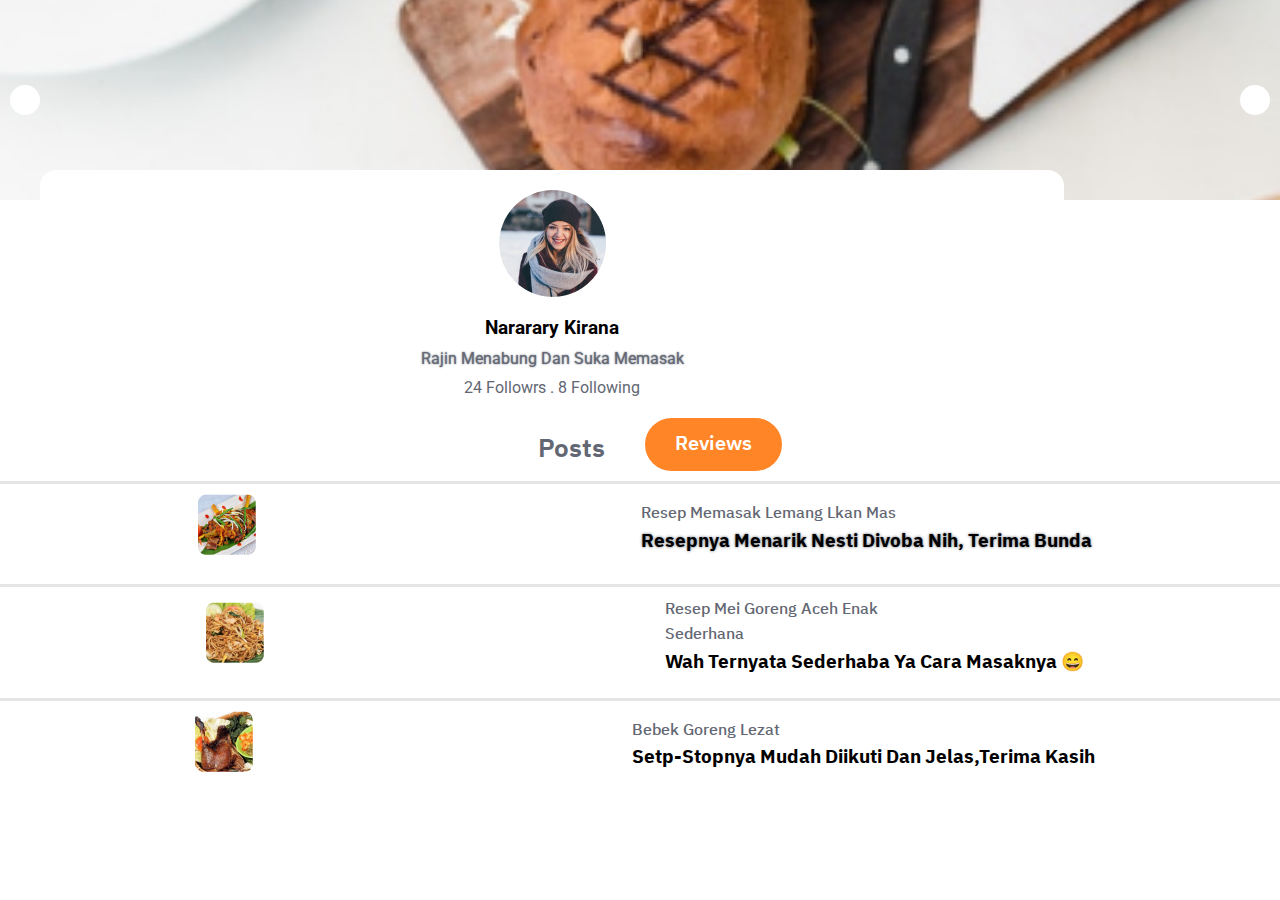
==== Account/account.html @ bf0c0367 "upload account page after add html tags and css style" ====
<!DOCTYPE html>
<html lang="en">
  <head>
    <meta charset="UTF-8" />
    <meta http-equiv="X-UA-Compatible" content="IE=edge" />
    <meta name="viewport" content="width=device-width, initial-scale=1.0" />
    <title>Account Page</title>
    <link rel="stylesheet" href="./account.css" />
    <link
      rel="stylesheet"
      href="https://pro.fontawesome.com/releases/v5.10.0/css/all.css"
      integrity="sha384-AYmEC3Yw5cVb3ZcuHtOA93w35dYTsvhLPVnYs9eStHfGJvOvKxVfELGroGkvsg+p"
      crossorigin="anonymous"
    />
  </head>
  <body>
    <!-- start info section  -->
    <section class="info-section">
      <div class="profile">
        <i class="fas fa-chevron-left"></i>
        <i class="fas fa-pencil-alt"></i>
      </div>
      <div class="personal-info">
        <div class="container">
          <img src="../media/account/p4-Avatar.jpg" alt="personal picture" />
          <div class="content">
            <h3>Nararary Kirana</h3>
            <p>rajin menabung dan suka memasak</p>
            <div class="followin-info">
              <span>24 Followrs .</span>
              <span>8 Following</span>
            </div>
          </div>
        </div>
      </div>
    </section>
    <section class="lists">
      <ul>
        <li>Posts</li>
        <li class="active">Reviews</li>
      </ul>
    </section>
    <section class="reviews">
      <div class="review">
        <div class="post-img">
          <img src="../media/account/p4-Image (1).jpg" alt="" />
        </div>
        <div class="content">
          <div class="sub-heading">
            <h4>Resep memasak lemang lkan mas</h4>
            <div class="icons">
                <i class="far fa-heart"></i>
                <i class="fas fa-ellipsis-v"></i>
               </div>
          </div>
          <h3 class="add-shadow">Resepnya menarik nesti divoba nih, terima bunda</h3>
        </div>
      </div>
      <div class="review">
        <div class="post-img">
          <img src="../media/account/p4-Image (2).jpg" alt="" />
        </div>
        <div class="content">
          <div class="sub-heading">
            <h4> Resep Mei goreng aceh enak sederhana</h4>
            <div class="icons">
                <i class="far fa-heart"></i>
                <i class="fas fa-ellipsis-v"></i>
               </div>
          </div>
          <h3> wah ternyata sederhaba ya cara masaknya &#128516;</h3>
        </div>
      </div>
      <div class="review">
        <div class="post-img">
          <img src="../media/account/p4-Image (3).jpg" alt="" />
        </div>
        <div class="content">
          <div class="sub-heading">
            <h4>bebek goreng lezat</h4>
           <div class="icons">
            <i class="far fa-heart"></i>
            <i class="fas fa-ellipsis-v"></i>
           </div>
          </div>
          <h3>setp-stopnya mudah diikuti dan jelas,terima kasih</h3>
        </div>
      </div>
    </section>
  </body>
</html>
---- Account/account.css ----
/* import google fonts  */
@import url("https://fonts.googleapis.com/css2?family=Roboto:wght@400;500;700&display=swap");
@import url("https://fonts.googleapis.com/css2?family=IBM+Plex+Sans+Thai+Looped:wght@300;400;500;600&display=swap");

/* global setting  */
* {
  margin: 0;
  padding: 0;
  box-sizing: border-box;
}

/* global varible */
:root {
  /* COLOR  */
  --main-color: #ff8527;
  --heading-color: #000000;
  --light-gray: #636773; /* using this in subheading and paragraph*/
  --bg-color: #e5e5e5; /* using in third page*/

  /* FONTS  */
  --roboto-type: "Roboto", sans-serif;
  --ibm-plec-type: "IBM Plex Sans Thai Looped", sans-serif;
}
.container {
  margin: 0 auto;
}
/* start profile section  */
.profile {
  background-image: url(../media/account/p4-Rectangle\ 13.jpg);
  height: 200px;
  background-position: center;
  background-size: cover;
  background-repeat: no-repeat;
  display: flex;
  align-items: center;
  justify-content: space-between;
}
.profile i {
  background-color: #fff;
  border-radius: 50%;
  padding: 15px;
  margin: 10px;
}
.profile i:hover {
  transform: translateY(10px);
  transition: transform 0.5s;
}
.info-section .personal-info {
  display: flex;
  flex-direction: column;
  align-items: flex-end;
  justify-content: space-around;
  text-align: center;
  border-radius: 16px;
  background-color: #fff;
  width: 80%;
  margin-left: 40px;
  margin-top: -30px;
  padding: 15px;
  line-height: 1.8;
  font-family: var(--roboto-type);
  text-transform: capitalize;
  font-weight: bold;
}
.profile .personal-info img {
  width: 50%;
  border-radius: 50%;
}
.followin-info span,
.personal-info .content p {
  color: var(--light-gray);
  font-weight: 400;

}
.personal-info .content p {
  text-shadow: 0px 0px 2px var(--light-gray);
}
/* start list section  */
.lists {
  display: flex;
  align-items: center;
  justify-content: center;
  font-family: var(--ibm-plec-type);
  font-weight: 600;
}
.lists ul {
  list-style: none;
  display: flex;
}
ul li {
  padding-right:30px;
  padding-left:30px;
  padding-top:10px;
 font-size: 26px;
 color: var(--light-gray);
 margin-bottom: 10px;
 margin-left: 10px;
}
ul li.active,
ul li:hover{
  background-color: var(--main-color);
  color: #fff;
  border-radius: 40px;
  font-size: 20px;
}
ul li.active:hover{
  transform: translateY(10px);
}
/* start reviw section  */
.review{
  display: flex;
  align-items: center;
  justify-content: space-around;
  line-height: 1.6;
  border-top: 3px solid var(--bg-color);
  font-family: var(--ibm-plec-type);
  padding-top: 10px;
  padding-bottom: 20px;
  text-transform: capitalize;
}
.review .content .sub-heading{
  display: flex;
}
.add-shadow{
  font-weight:bold;
  text-shadow: 0px 0px 3px var(--light-gray);
}

.review .content .sub-heading h4{
    font-weight: 500;
    width: 70%;
    color: var(--light-gray);
} 
.review .post-img{
  padding-left: 10px;
  padding-right: 10px;
}
.review .content .sub-heading .icons{
  padding-left: 25px;
  color: var(--light-gray);
}
.review .content .sub-heading .icons :last-child{
  padding-left: 5px;
}
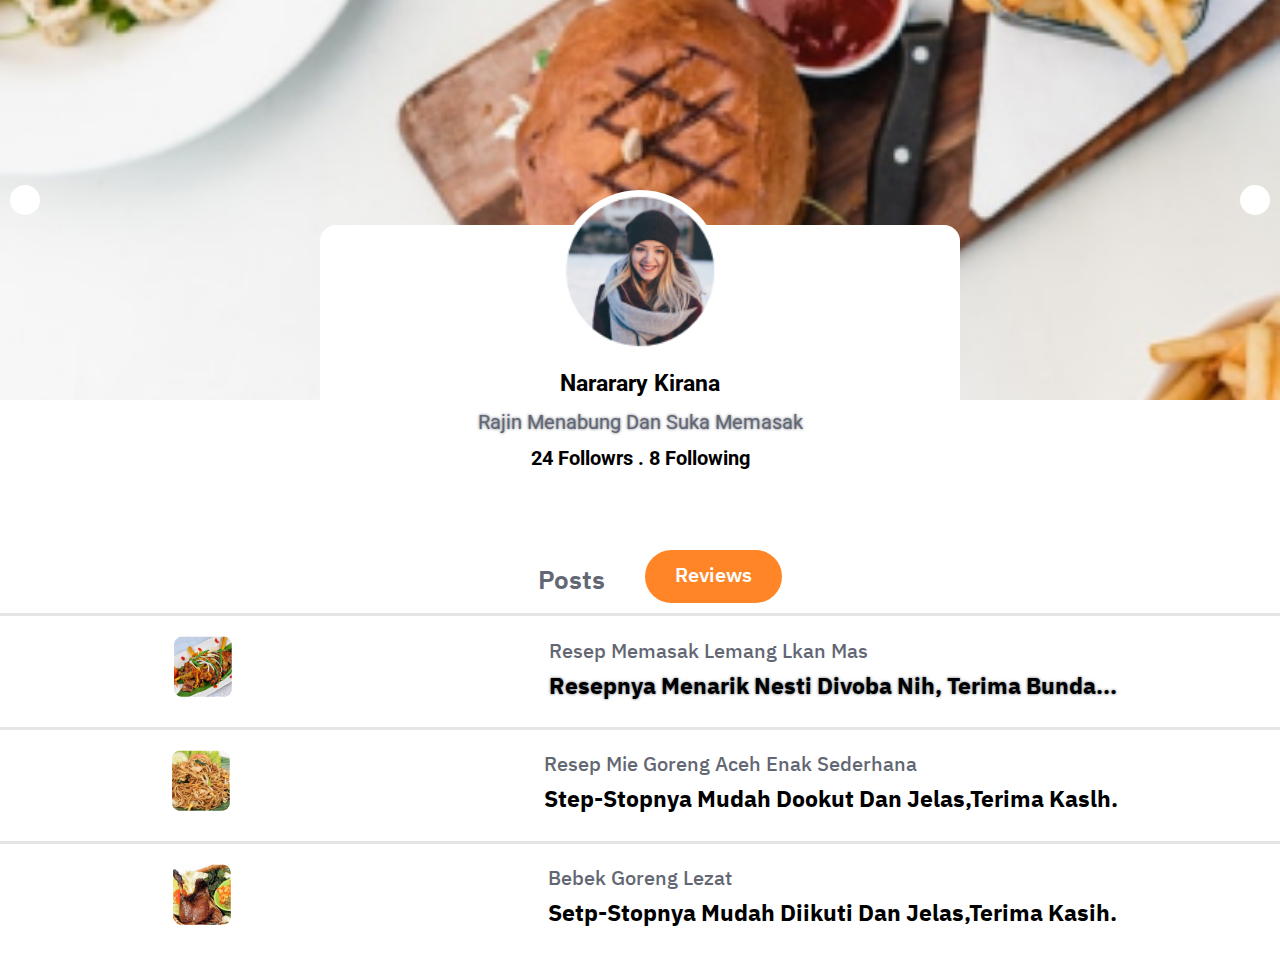
==== commit ec4494a7: "Merge pull request #12 from GSG-CF05/11-upload-media-query" ====
--- a/Account/account.html
+++ b/Account/account.html
@@ -17,7 +17,9 @@
     <!-- start info section  -->
     <section class="info-section">
       <div class="profile">
-        <i class="fas fa-chevron-left"></i>
+        <i class="fas fa-chevron-left">
+          <a href="../Community/community.html"></a>
+        </i>
         <i class="fas fa-pencil-alt"></i>
       </div>
       <div class="personal-info">
@@ -26,7 +28,7 @@
           <div class="content">
             <h3>Nararary Kirana</h3>
             <p>rajin menabung dan suka memasak</p>
-            <div class="followin-info">
+            <div class="following-info">
               <span>24 Followrs .</span>
               <span>8 Following</span>
             </div>
@@ -43,34 +45,41 @@
     <section class="reviews">
       <div class="review">
         <div class="post-img">
-          <img src="../media/account/p4-Image (1).jpg" alt="" />
+          <img
+            src="../media/account/p4-Image (1).jpg"
+            alt="personal image"
+            title="profile image"
+          />
         </div>
         <div class="content">
           <div class="sub-heading">
             <h4>Resep memasak lemang lkan mas</h4>
             <div class="icons">
-                <i class="far fa-heart"></i>
-                <i class="fas fa-ellipsis-v"></i>
-               </div>
+              <i class="far fa-heart"></i>
+              <i class="fas fa-ellipsis-v"></i>
+            </div>
           </div>
-          <h3 class="add-shadow">Resepnya menarik nesti divoba nih, terima bunda</h3>
+          <h3  class="add-shadow">Resepnya menarik nesti divoba nih, terima bunda...</h3>
         </div>
       </div>
-      <div class="review">
+        </div>
+      </div>
+      <div class="review padding">
         <div class="post-img">
           <img src="../media/account/p4-Image (2).jpg" alt="" />
         </div>
         <div class="content">
           <div class="sub-heading">
-            <h4> Resep Mei goreng aceh enak sederhana</h4>
+            <h4>Resep mie goreng aceh enak sederhana</h4>
             <div class="icons">
-                <i class="far fa-heart"></i>
-                <i class="fas fa-ellipsis-v"></i>
-               </div>
+              <i class="far fa-heart"></i>
+              <i class="fas fa-ellipsis-v"></i>
+            </div>
           </div>
-          <h3> wah ternyata sederhaba ya cara masaknya &#128516;</h3>
+          <h3>step-stopnya mudah dookut dan jelas,terima kaslh.</h3>
         </div>
       </div>
+
       <div class="review">
         <div class="post-img">
           <img src="../media/account/p4-Image (3).jpg" alt="" />
@@ -78,12 +87,12 @@
         <div class="content">
           <div class="sub-heading">
             <h4>bebek goreng lezat</h4>
-           <div class="icons">
-            <i class="far fa-heart"></i>
-            <i class="fas fa-ellipsis-v"></i>
-           </div>
+            <div class="icons">
+              <i class="far fa-heart"></i>
+              <i class="fas fa-ellipsis-v"></i>
+            </div>
           </div>
-          <h3>setp-stopnya mudah diikuti dan jelas,terima kasih</h3>
+          <h3>setp-stopnya mudah diikuti dan jelas,terima kasih.</h3>
         </div>
       </div>
     </section>
--- a/Account/account.css
+++ b/Account/account.css
@@ -7,6 +7,14 @@
   margin: 0;
   padding: 0;
   box-sizing: border-box;
+  outline: none;
+}
+ ul {
+  list-style: none;
+  display: flex;
+}
+a{
+  text-decoration: none;
 }
 
 /* global varible */
@@ -16,6 +24,8 @@
   --heading-color: #000000;
   --light-gray: #636773; /* using this in subheading and paragraph*/
   --bg-color: #e5e5e5; /* using in third page*/
+  --whiet-color: #fff;
+  --text-shadow: 0px 0px 3px var(--light-gray);
 
   /* FONTS  */
   --roboto-type: "Roboto", sans-serif;
@@ -34,12 +44,15 @@
   display: flex;
   align-items: center;
   justify-content: space-between;
+  position: relative;
 }
 .profile i {
-  background-color: #fff;
+  background-color: var(--whiet-color);
   border-radius: 50%;
   padding: 15px;
   margin: 10px;
+  font-weight: bold;
+  font-size: 20px;
 }
 .profile i:hover {
   transform: translateY(10px);
@@ -48,32 +61,33 @@
 .info-section .personal-info {
   display: flex;
   flex-direction: column;
-  align-items: flex-end;
+  align-items: center;
   justify-content: space-around;
   text-align: center;
   border-radius: 16px;
-  background-color: #fff;
-  width: 80%;
-  margin-left: 40px;
-  margin-top: -30px;
+  background-color: var(--whiet-color);
   padding: 15px;
   line-height: 1.8;
   font-family: var(--roboto-type);
   text-transform: capitalize;
   font-weight: bold;
-}
-.profile .personal-info img {
+  position: absolute;
+  left: 10%;
+  top: 15%;
+  margin-bottom: 4rem;
+}
+.personal-info img {
   width: 50%;
   border-radius: 50%;
+  margin-top: -50px;
 }
 .followin-info span,
 .personal-info .content p {
   color: var(--light-gray);
   font-weight: 400;
-
 }
 .personal-info .content p {
-  text-shadow: 0px 0px 2px var(--light-gray);
+  text-shadow: var(--text-shadow);
 }
 /* start list section  */
 .lists {
@@ -82,32 +96,29 @@
   justify-content: center;
   font-family: var(--ibm-plec-type);
   font-weight: 600;
-}
-.lists ul {
-  list-style: none;
-  display: flex;
+  margin-top: 150px;
 }
 ul li {
-  padding-right:30px;
-  padding-left:30px;
-  padding-top:10px;
- font-size: 26px;
- color: var(--light-gray);
- margin-bottom: 10px;
- margin-left: 10px;
+  padding-right: 30px;
+  padding-left: 30px;
+  padding-top: 10px;
+  font-size: 26px;
+  color: var(--light-gray);
+  margin-bottom: 10px;
+  margin-left: 10px;
 }
 ul li.active,
-ul li:hover{
+ul li:hover {
   background-color: var(--main-color);
-  color: #fff;
+  color: var(--whiet-color);
   border-radius: 40px;
   font-size: 20px;
 }
-ul li.active:hover{
+ul li.active:hover {
   transform: translateY(10px);
 }
 /* start reviw section  */
-.review{
+.review {
   display: flex;
   align-items: center;
   justify-content: space-around;
@@ -117,28 +128,152 @@
   padding-top: 10px;
   padding-bottom: 20px;
   text-transform: capitalize;
-}
-.review .content .sub-heading{
-  display: flex;
-}
-.add-shadow{
-  font-weight:bold;
-  text-shadow: 0px 0px 3px var(--light-gray);
-}
-
-.review .content .sub-heading h4{
-    font-weight: 500;
-    width: 70%;
-    color: var(--light-gray);
-} 
-.review .post-img{
+  font-size: 18px;
+}
+.review .content .sub-heading {
+  display: flex;
+}
+.add-shadow {
+  font-weight: bold;
+  text-shadow: var(--text-shadow);
+}
+
+.review .content .sub-heading h4 {
+  font-weight: 500;
+  width: 70%;
+  color: var(--light-gray);
+}
+.review .post-img {
   padding-left: 10px;
   padding-right: 10px;
 }
-.review .content .sub-heading .icons{
+.review .content .sub-heading .icons {
   padding-left: 25px;
   color: var(--light-gray);
 }
-.review .content .sub-heading .icons :last-child{
+.review .content .sub-heading .icons :last-child {
   padding-left: 5px;
 }
+
+/* --------------- Responsive Section ----------------- */
+@media (max-width: 1200px) {
+   .review .content{
+     font-size: 20px;
+   }
+  .profile {
+    background-position: center;
+    background-size: cover;
+    background-repeat: no-repeat;
+    /* height: 500px; */
+    object-fit: cover;
+  }
+  .profile i {
+    padding: 25px;
+    margin: 0 20px 20px;
+  }
+.info-section .personal-info {
+    position:absolute;
+    left: 10%;
+    top: 15%;
+    width: 80%;
+    font-size: 22px;
+  }
+  .personal-info img {
+    margin-top: -130px;
+    border-radius: 50%;
+    width: 60%;
+    object-fit: cover;
+  }
+  .lists ul li {
+    padding-right: 50px;
+    padding-left: 50px;
+    padding-top: 15px;
+    padding-bottom: 15px;
+    font-size: 26px;
+    margin-bottom: 20px;
+    margin-left: 30px;
+    margin-top: 80px;
+  }
+  .lists ul li.active,
+  .lists ul li:hover {
+    font-size: 26px;
+  }
+  .review {
+    line-height: 1.6;
+    padding: 30px 10px 30px;
+
+  }
+  .review .content {
+    width: 70%;
+    font-size: 16px;
+    line-height: 1.5;
+  }
+  .review .post-img {
+    width: 40%;
+  }
+  .review .post-img img {
+    width: 40%;
+    object-fit: cover;
+    margin-left: 40px;
+  }
+
+  .review .content .sub-heading .icons {
+    padding-left: 100px;
+  }
+  .review .content .sub-heading .icons :last-child {
+    padding-left: 40px;
+  }
+}
+  @media (min-width:768px) {
+     .personal-info .content{
+      font-size: 20px;
+     }
+     .review .content{
+       font-size: 20px;
+     }
+     .info-section .personal-info {
+       left: 22%;
+       top: 10%;
+       width: 50%;
+       margin-bottom: 100px;
+     }
+     
+  }
+
+
+ @media (min-width: 992px) {
+  .info-section .personal-info {
+     left: 25%;
+     top: 25%;
+     width: 50%;
+     margin-bottom: 20px;
+  }
+  .review .content .sub-heading .icons {
+    padding-left: 80px;
+  }
+  .review .content .sub-heading .icons :last-child {
+    padding-left: 50px;
+  }
+  .profile {
+    background-position: center;
+    background-size: cover;
+    background-repeat: no-repeat;
+    height: 400px;
+    object-fit: cover;
+  }
+  .review{
+    padding: 20px 10px 20px;
+  }
+}
+@media (max-width:575px) {
+  .info-section .personal-info {
+      top: 12%;
+      left: 12%;
+  }
+  .review .content .sub-heading .icons {
+    padding-left: 60px;
+  }
+  .review .content .sub-heading .icons :last-child {
+    padding-left: 10px;
+  } 
+}
